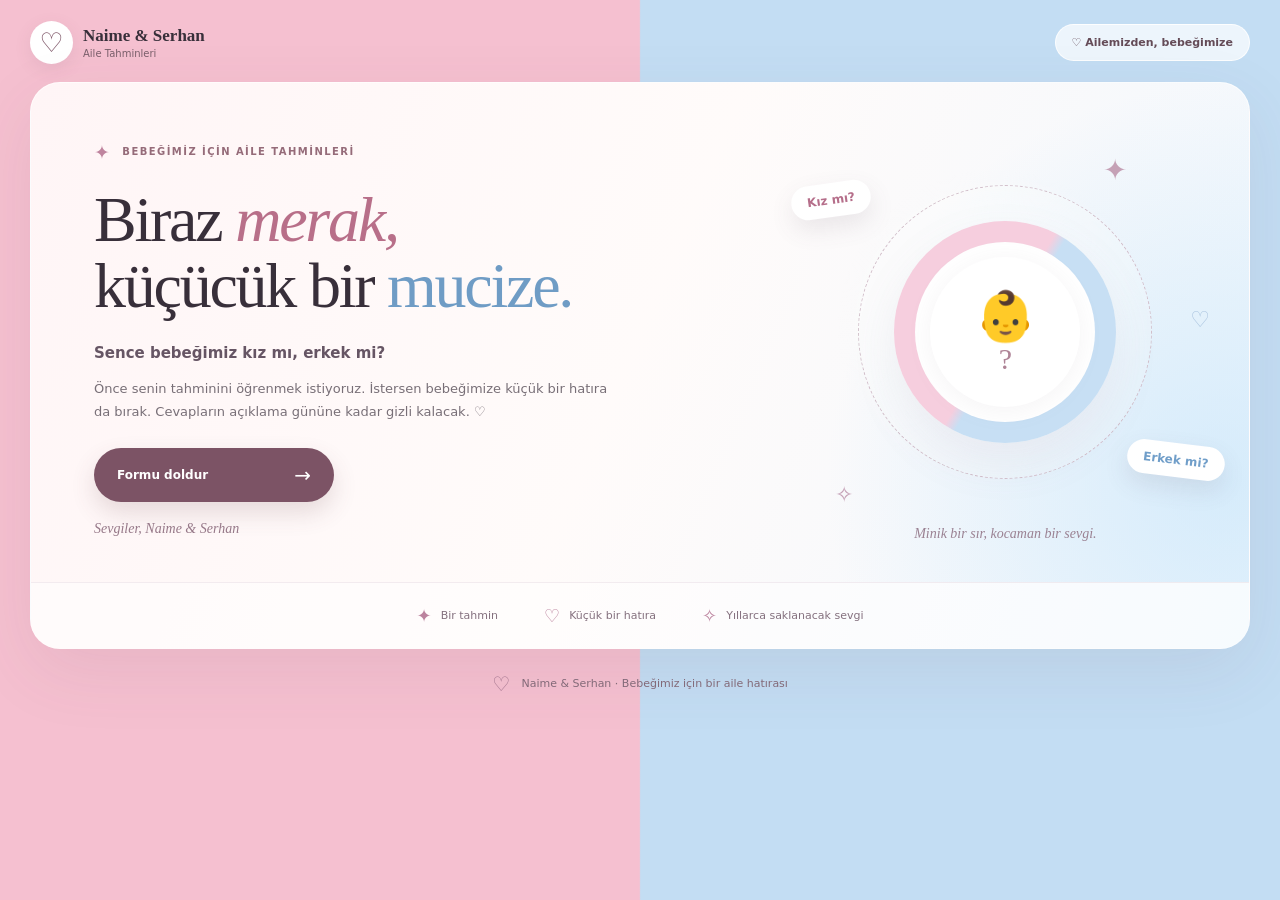
==== index.html @ a48d2b52 "Bring the live-results keepsake theme to the family form" ====
<!doctype html>
<html lang="tr">
<head>
  <meta charset="utf-8">
  <meta name="viewport" content="width=device-width, initial-scale=1">
  <meta name="robots" content="noindex,nofollow,noarchive">
  <meta name="theme-color" content="#f5c0d0">
  <title>👶 Bebeğimiz İçin Aile Tahminleri</title>
  <meta name="description" content="Bebeğimiz için aile tahminleri ve küçük hatıralar.">
  <link rel="stylesheet" href="./style.css?v=familytheme2">
</head>
<body class="family-page">
  <div class="page">
    <header class="topbar">
      <a class="brand" href="./">
        <span class="brand-icon">♡</span>
        <span>
          <strong>Naime &amp; Serhan</strong>
          <small>Aile Tahminleri</small>
        </span>
      </a>
      <span class="private-note">♡ Ailemizden, bebeğimize</span>
    </header>

    <main class="shell" id="app">
      <section class="screen active" data-step="intro">
        <div class="hero">
          <div class="hero-copy">
            <p class="eyebrow"><span class="eyebrow-icon" aria-hidden="true">✦</span> BEBEĞİMİZ İÇİN AİLE TAHMİNLERİ</p>
            <h1>Biraz <em>merak,</em><br>küçücük bir <span>mucize.</span></h1>
            <div class="intro-copy">
              <p class="intro-question">Sence bebeğimiz kız mı, erkek mi?</p>
              <p>Önce senin tahminini öğrenmek istiyoruz. İstersen bebeğimize küçük bir hatıra da bırak. Cevapların açıklama gününe kadar gizli kalacak. ♡</p>
            </div>
            <button class="primary large" type="button" data-action="start">Formu doldur <span aria-hidden="true">→</span></button>
            <p class="signature">Sevgiler, Naime &amp; Serhan</p>
          </div>
          <div class="hero-visual" aria-hidden="true">
            <span class="decor decor-one">✦</span><span class="decor decor-two">✧</span><span class="decor decor-three">♡</span>
            <div class="hero-orbit orbit-outer"><div class="hero-orbit orbit-inner"><div class="hero-center"><span>👶</span><strong>?</strong></div></div></div>
            <span class="hero-chip pink-chip">Kız mı?</span><span class="hero-chip blue-chip">Erkek mi?</span>
            <span class="visual-caption">Minik bir sır, kocaman bir sevgi.</span>
          </div>
        </div>
        <div class="keepsake-strip" aria-label="Aile hatıramız"><span><b aria-hidden="true">✦</b> Bir tahmin</span><span><b aria-hidden="true">♡</b> Küçük bir hatıra</span><span><b aria-hidden="true">✧</b> Yıllarca saklanacak sevgi</span></div>
      </section>

      <section class="screen" data-step="form">
        <div class="form-head">
          <button class="back" type="button" data-action="back">← Geri</button>
          <div>
            <p class="eyebrow">✦ BEBEĞİMİZ İÇİN AİLE TAHMİNLERİ</p>
            <h2>Tahminini ve <em>küçük hatıranı</em> bırak.</h2>
            <p class="required-info"><span>*</span> Zorunlu alan</p>
          </div>
        </div>

        <form id="family-form" class="form-stack">
          <section class="form-section identity-section">
            <div class="section-heading"><div class="section-kicker">✦ Ailemizin bir parçası</div><h3>Önce seni tanıyalım.</h3></div>

            <label class="question required">
              <span class="number">1</span>
              <div class="question-body">
                <span class="label">Adın ve soyadın nedir? <b class="req">*</b></span>
                <input name="name" type="text" maxlength="80" placeholder="Adın ve soyadın" required>
              </div>
            </label>

            <label class="question required">
              <span class="number">2</span>
              <div class="question-body">
                <span class="label">Bebeğimizin nesi oluyorsun? <b class="req">*</b></span>
                <input name="relation" type="text" maxlength="80" placeholder="Örn. Teyzesi, dedesi, kuzeni..." required>
              </div>
            </label>
          </section>

          <section class="form-section">
            <div class="section-heading"><div class="section-kicker">✧ İçinden geçen ne?</div><h3>Şimdi tahmin zamanı.</h3></div>

            <fieldset class="question required">
              <span class="number">3</span>
              <div class="question-body">
                <legend>Sence bebeğimiz kız mı erkek mi? <b class="req">*</b></legend>
                <p class="helper">Yalnızca bir şıkkı işaretleyin.</p>

                <div class="choice-grid two">
                  <label class="choice">
                    <input type="radio" name="gender" value="👧 Kız" required>
                    <span>👧 Kız</span>
                  </label>
                  <label class="choice">
                    <input type="radio" name="gender" value="👦 Erkek">
                    <span>👦 Erkek</span>
                  </label>
                </div>
              </div>
            </fieldset>

            <fieldset class="question required" id="first-guess-question" hidden>
              <legend class="visually-hidden">İlk tahminin</legend>
              <span class="number" aria-hidden="true">4</span>
              <div class="question-body">
                <span class="label" id="first-guess-title">İlk öğrendiğinde içinden geçen tahmin neydi? <b class="req">*</b></span>
                <p class="helper" id="first-guess-help">Seçtiğin cevaba göre seçenekler burada görünecek.</p>
                <div class="choice-list" id="first-guess-options"></div>
              </div>
            </fieldset>
          </section>

          <section class="form-section optional-section">
            <div class="section-heading"><div class="section-kicker">
              ♡ Bebeğimize bir hatıra
              <span class="optional-badge">Zorunlu değil</span>
            </div><h3>Bir gün dönüp bakacağımız…</h3><p class="section-description">Bir fotoğraf, sesin ya da birkaç güzel söz. Hangisi içinden gelirse.</p></div>

            <div class="question optional">
              <span class="number">5</span>
              <div class="question-body">
                <span class="label">Bebeğimize bir fotoğraf bırakmak ister misin?</span>
                <p class="helper strong-helper">Fotoğraf yükleyebilir veya kameranı açıp şimdi çekebilirsin. ❤️</p>
                <div class="upload-options">
                  <label for="photo-upload" class="upload-action">📁 Fotoğraf yükle</label>
                  <button type="button" class="upload-action upload-action-camera" id="open-photo-camera">📷 Fotoğraf çek</button>
                </div>
                <input class="visually-hidden" id="photo-upload" name="photo" type="file" accept="image/*">
                <input id="native-photo-input" name="nativePhoto" type="file" accept="image/*" capture="environment" hidden>
                <div class="chosen-preview" id="photo-result" hidden>
                  <img class="photo-preview" id="photo-preview" alt="Seçtiğin fotoğrafın önizlemesi">
                  <div class="chosen-file-info">
                    <strong id="photo-file-name"></strong>
                    <button type="button" class="remove-file" id="remove-photo">Fotoğrafı kaldır</button>
                  </div>
                </div>
                <small class="tech-note">İsteğe bağlı · En fazla 8 MB · Fotoğraf özel arşive kaydedilir.</small>
              </div>
            </div>

            <div class="question optional">
              <span class="number">6</span>
              <div class="question-body">
                <span class="label">Bebeğimize kısa bir video veya sesli mesaj bırakmak ister misin?</span>
                <p class="helper strong-helper">Video ya da ses dosyası yükle veya kameranı açıp kısa bir video kaydet.</p>
                <div class="upload-options">
                  <label for="media-upload" class="upload-action">📁 Video / ses yükle</label>
                  <button type="button" class="upload-action upload-action-camera" id="open-video-camera">🎬 Video kaydet</button>
                </div>
                <input class="visually-hidden" id="media-upload" name="media" type="file" accept="audio/*,video/*">
                <input id="native-video-input" name="nativeVideo" type="file" accept="video/*" capture="user" hidden>
                <div class="chosen-preview" id="media-result" hidden>
                  <video id="media-preview" class="media-preview" controls playsinline preload="metadata" hidden></video>
                  <audio id="audio-preview" controls preload="metadata" hidden></audio>
                  <div class="chosen-file-info">
                    <strong id="media-file-name"></strong>
                    <button type="button" class="remove-file" id="remove-media">Video / sesi kaldır</button>
                  </div>
                </div>
                <small class="tech-note">İsteğe bağlı · En fazla 20 MB · Kameradan kayıt en fazla 30 saniye.</small>
              </div>
            </div>

            <section class="camera-studio" id="camera-studio" hidden aria-label="Kamera ile kayıt">
              <div class="camera-studio-head">
                <div>
                  <span class="section-kicker">📸 KAMERA</span>
                  <h3 id="camera-title">Fotoğraf çek</h3>
                </div>
                <button type="button" class="camera-close" id="close-camera" aria-label="Kamerayı kapat">✕</button>
              </div>
              <div class="camera-view">
                <video id="camera-live" autoplay muted playsinline aria-label="Canlı kamera görüntüsü"></video>
                <span class="record-indicator" id="record-indicator" hidden>● KAYITTA <span id="record-clock">00:00</span></span>
              </div>
              <div class="camera-actions">
                <button type="button" class="camera-primary" id="capture-photo-btn" hidden>📸 Fotoğrafı çek</button>
                <button type="button" class="camera-primary" id="start-video-btn" hidden>🔴 Kaydı başlat</button>
                <button type="button" class="camera-primary recording-button" id="stop-video-btn" hidden>■ Kaydı bitir</button>
                <button type="button" class="camera-secondary" id="switch-camera-btn">↻ Kamerayı çevir</button>
                <button type="button" class="camera-secondary" id="native-camera-option">📱 Telefon kamerasını kullan</button>
              </div>
              <p class="camera-message" id="camera-message" role="status" aria-live="polite"></p>
            </section>

            <label class="question optional text-note-option">
              <span class="number">✎</span>
              <div class="question-body">
                <span class="label">Kısa bir yazı bırakmak ister misin?</span>
                <p class="helper strong-helper">
                  Fotoğraf, video veya sesli mesaj bırakmak istemiyorsan buraya birkaç cümle yazabilirsin.
                  Bugünkü hissini, tahminini ya da bebeğimize söylemek istediğin küçük bir şeyi bırakabilirsin. ❤️
                </p>
                <textarea class="note-input" name="shortNote" rows="6" maxlength="800" placeholder="Kısa yazını buraya yaz..."></textarea>
                <small class="tech-note">İsteğe bağlı.</small>
              </div>
            </label>
          </section>

          <div class="submit-box">
            <p><strong>Gönderdikten sonra cevaplarını değiştiremeyeceksin.</strong> Zorunlu alanları kontrol edip gönder.</p>
            <button id="submit-button" class="primary" type="submit">Tahminimi kaydet ♡</button>
            <p id="submit-status" class="form-status" role="status" aria-live="polite"></p>
          </div>
        </form>
      </section>

      <section class="screen" data-step="success">
        <div class="success-wrap">
          <div class="success-icon" aria-hidden="true">♡</div>
          <p class="eyebrow">✦ SEVGİYLE SAKLANDI</p>
          <h2>Tahminin, <em>hatıramızın</em> bir parçası.</h2>

          <div class="success-copy">
            <p><strong>Cevabını değiştirmek yok!</strong></p>
            <p>Yakında bebeğimizin kız mı erkek mi olduğunu açıklayacağız.</p>
            <p>Ama bu formdaki en önemli şey doğru tahmin edip etmediğin değil.</p>
            <p>Yıllar sonra bebeğimiz bu cevapları okuduğunda, daha dünyaya gelmeden önce ailesinin onu ne kadar merak ettiğini ve sevdiğini görecek.</p>
          </div>

          <div class="saved-card">
            <span id="success-name"></span>
            <strong id="success-gender"></strong>
            <time id="success-date"></time>
          </div>

          <p class="signature strong-signature">Sevgiler,<br>Naime &amp; Serhan ❤️</p>

          <button class="secondary" type="button" data-action="restart">Başa dön</button>
        </div>
      </section>
    </main>

    <footer><span aria-hidden="true">♡</span> Naime &amp; Serhan · Bebeğimiz için bir aile hatırası</footer>
  </div>

  <iframe id="api-frame" name="api-frame" hidden></iframe>
  <script src="./config.js?v=cloudflare1"></script>
  <script src="./api.js?v=cloudflare1"></script>
  <script src="./app.js?v=cloudflare1"></script>
</body>
</html>
---- style.css ----
:root{
  --bg:#fbf7f3;--paper:#fffdfa;--text:#30292a;--muted:#756c69;--line:#eadfd8;
  --accent:#7c555c;--accent-dark:#634147;--pink:#f7e5e9;--blue:#e6eef8;--soft:#f7f1eb;
  --red:#d94a42;--shadow:0 26px 75px rgba(70,48,45,.11)
}
*{box-sizing:border-box}
html{background:#f4b7c5}
body{
  margin:0;min-height:100vh;color:var(--text);
  font-family:Inter,ui-sans-serif,system-ui,-apple-system,BlinkMacSystemFont,"Segoe UI",sans-serif;
  background:
    linear-gradient(90deg,
      #f3b5c4 0%,
      #f3b5c4 49.8%,
      #aecbea 50.2%,
      #aecbea 100%
    );
  background-attachment:fixed
}
button,input,textarea,select{font:inherit}
.page{width:min(100% - 26px,900px);margin:auto;padding:18px 0 28px}
.topbar{display:flex;justify-content:space-between;align-items:center;gap:14px;margin-bottom:15px}
.brand{display:flex;align-items:center;gap:10px;color:var(--text);text-decoration:none}
.brand-icon{display:grid;place-items:center;width:36px;height:36px;border:1px solid var(--line);border-radius:50%;background:#fff;color:var(--accent);font-size:21px}
.brand strong,.brand small{display:block}.brand strong{font-family:Georgia,"Times New Roman",serif;font-size:15px}.brand small{margin-top:2px;color:var(--muted);font-size:10px}
.private-note{padding:7px 11px;border:1px solid var(--line);border-radius:999px;background:rgba(255,255,255,.7);color:var(--muted);font-size:10px;font-weight:800}

.shell{min-height:680px;border:1px solid rgba(255,255,255,.62);border-radius:30px;background:rgba(255,253,250,.88);box-shadow:var(--shadow);overflow:hidden;backdrop-filter:blur(14px)}
.screen{display:none;min-height:680px;padding:clamp(28px,6vw,58px);animation:fade .22s ease both}.screen.active{display:block}
@keyframes fade{from{opacity:0;transform:translateY(6px)}to{opacity:1;transform:none}}

.hero{width:min(100%,680px);margin:auto;text-align:center}
.hero-mark{display:flex;justify-content:center;align-items:center;gap:11px;margin-bottom:22px}
.hero-mark span,.hero-mark b{display:grid;place-items:center;border-radius:50%}
.hero-mark span{width:47px;height:47px;font-weight:900}.hero-mark .pink{background:var(--pink);color:#ad6674}.hero-mark .blue{background:var(--blue);color:#617da4}
.hero-mark b{width:82px;height:82px;background:#fff;box-shadow:0 13px 34px rgba(75,52,48,.1);color:var(--accent);font-size:38px;font-weight:400}

.eyebrow{margin:0 0 10px;color:var(--accent);font-size:10px;font-weight:900;letter-spacing:.11em}
h1,h2{margin:0;font-family:Georgia,"Times New Roman",serif;font-weight:500;letter-spacing:-.035em;line-height:1.05}
h1{font-size:clamp(42px,7vw,66px)}h2{font-size:clamp(34px,6vw,49px)}
.intro-copy{margin:22px auto 28px;color:var(--muted);font-size:14px;line-height:1.68;text-align:left}.intro-copy p{margin:0 0 13px}
.signature{margin:18px 0 0;color:var(--muted);font-family:Georgia,"Times New Roman",serif;font-size:13px;font-style:italic}
.strong-signature{font-style:normal;font-weight:700;line-height:1.5}

.primary,.secondary{
  display:inline-flex;align-items:center;justify-content:center;gap:8px;min-height:54px;border:0;border-radius:999px;padding:14px 23px;
  cursor:pointer;font-weight:850;transition:.16s
}
.primary{width:100%;color:#fff;background:var(--accent);box-shadow:0 11px 24px rgba(99,65,71,.16)}.primary:hover{background:var(--accent-dark);transform:translateY(-1px)}
.secondary{color:var(--text);background:#fff;border:1px solid var(--line)}
.large{width:min(100%,330px)}
.back{border:0;background:none;padding:0;margin-bottom:26px;color:var(--muted);font-size:12px;font-weight:800;cursor:pointer}

.form-head{display:grid;grid-template-columns:80px 1fr;gap:8px;align-items:start;margin-bottom:26px}.form-head .back{margin:8px 0 0}.form-head>div{min-width:0}
.required-info{margin:12px 0 0;color:var(--muted);font-size:11px}.required-info span,.req{color:var(--red)}
.form-stack{display:grid;gap:22px}
.form-section{display:grid;gap:13px}.section-kicker{display:flex;align-items:center;justify-content:space-between;gap:10px;color:var(--accent);font-size:11px;font-weight:900;letter-spacing:.08em;text-transform:uppercase}
.optional-badge{padding:6px 9px;border-radius:999px;background:#f1ece6;color:var(--muted);font-size:9px;letter-spacing:0;text-transform:none}

.question{display:grid;grid-template-columns:34px minmax(0,1fr);gap:12px;padding:18px;border:1px solid rgba(234,223,216,.95);border-radius:18px;background:rgba(255,255,255,.90)}
.question.optional{border-style:dashed;background:rgba(255,255,255,.82)}
.number{display:grid;place-items:center;width:30px;height:30px;border-radius:50%;background:var(--soft);color:var(--accent);font-size:10px;font-weight:900}
.question-body{min-width:0}.label,.question legend{font-size:13px;font-weight:850;line-height:1.45}.question legend{padding:0}
.helper{margin:7px 0 0;color:var(--muted);font-size:10px;line-height:1.55}.strong-helper{font-size:11px}
.question input[type=text],.note-input{width:100%;margin-top:10px;border:1px solid #dfd4cd;border-radius:13px;background:#fff;color:var(--text);padding:13px 14px;outline:0}
.note-input{resize:vertical;min-height:120px;line-height:1.55}
.question input[type=text]:focus,.note-input:focus{border-color:rgba(124,85,92,.6);box-shadow:0 0 0 4px rgba(124,85,92,.07)}

fieldset.question{margin:0;min-width:0}
.choice-grid{display:grid;gap:8px;margin-top:11px}.choice-grid.two{grid-template-columns:repeat(2,1fr)}
.choice-list{display:grid;gap:8px;margin-top:11px}
.choice{cursor:pointer}.choice input{position:absolute;opacity:0;pointer-events:none}
.choice span{display:flex;min-height:44px;align-items:center;padding:10px 12px;border:1px solid var(--line);border-radius:12px;background:#fff;font-size:11px}
.choice-grid .choice span{justify-content:center;text-align:center}
.choice input:checked+span{border-color:var(--accent);background:#f8eff0;color:var(--accent-dark);font-weight:850;box-shadow:0 0 0 2px rgba(124,85,92,.08)}

.file-input{display:block;width:100%;margin-top:12px;padding:10px;border:1px dashed #ccbdb5;border-radius:12px;background:#fff}
.tech-note{display:block;margin-top:8px;color:#9a8580;font-size:9px;line-height:1.45}
.submit-box{padding:18px;border:1px solid var(--line);border-radius:18px;background:#f8f2ed;text-align:center}.submit-box p{margin:0 0 12px;color:var(--muted);font-size:11px}

.success-wrap{width:min(100%,650px);margin:auto;text-align:center}.success-icon{display:grid;place-items:center;width:88px;height:88px;margin:0 auto 22px;border-radius:50%;background:#f0e6de;color:var(--accent);font-size:41px}
.success-copy{margin:20px auto 22px;color:var(--muted);font-size:14px;line-height:1.65;text-align:left}.success-copy p{margin:0 0 11px}
.saved-card{display:grid;gap:5px;width:min(100%,410px);margin:0 auto 22px;padding:17px;border:1px dashed #ccbdb5;border-radius:17px;background:#fffaf5}.saved-card span{font-size:13px;font-weight:800}.saved-card strong{font-family:Georgia,"Times New Roman",serif;font-size:27px;font-weight:500}.saved-card time{color:var(--muted);font-size:10px}
footer{padding:14px 3px 0;color:var(--muted);text-align:center;font-size:10px}

@media(max-width:650px){
  .page{width:min(100% - 14px,900px);padding-top:9px}.private-note{display:none}.shell{border-radius:22px}.screen{min-height:calc(100vh - 86px);padding:26px 16px 30px}
  .form-head{grid-template-columns:1fr}.form-head .back{margin:0 0 5px}.choice-grid.two{grid-template-columns:1fr}.question{grid-template-columns:30px 1fr;padding:15px}.hero-mark b{width:72px;height:72px}
}
@media(prefers-reduced-motion:reduce){*{animation-duration:.001ms!important;transition-duration:.001ms!important;scroll-behavior:auto!important}}
@media(max-width:650px){
  body{
    background:
      linear-gradient(90deg,
        #f3b5c4 0%,
        #f3b5c4 49.8%,
        #aecbea 50.2%,
        #aecbea 100%
      );
    background-attachment:fixed;
  }
}

.text-note-option{
  border-style:solid!important;
  border-color:rgba(124,85,92,.34)!important;
  background:linear-gradient(135deg,rgba(247,229,233,.94),rgba(230,238,248,.94))!important;
}
.text-note-option .label{
  font-size:14px;
  color:var(--accent-dark);
}

.family-access{display:grid;gap:7px;width:min(100%,330px);margin:0 auto 12px;text-align:left}
.family-access label{font-size:11px;font-weight:900;color:var(--accent-dark)}
.family-access input{width:100%;min-height:48px;border:1px solid rgba(124,85,92,.34);border-radius:14px;background:rgba(255,255,255,.94);padding:12px 14px;outline:none}
.family-access input:focus{border-color:var(--accent);box-shadow:0 0 0 4px rgba(124,85,92,.08)}
.form-status{min-height:18px;margin:7px 0 0;color:#954848;font-size:10px;line-height:1.45;text-align:center}
.submit-box strong{color:var(--accent-dark)}
.primary[disabled]{opacity:.55;cursor:not-allowed;transform:none!important}


/* Şarta bağlı ilk tahmin ve fotoğraf/video kayıt arayüzü */
[hidden]{display:none!important}
.first-guess-question{border-color:rgba(124,85,92,.36)!important;background:linear-gradient(105deg,#fff9fa,#f5f9fe)!important}
.first-guess-question .choice-list{margin-top:12px}
.upload-options{display:grid;grid-template-columns:repeat(2,minmax(0,1fr));gap:10px;margin-top:15px}
.upload-action{
  display:flex;justify-content:center;align-items:center;text-align:center;gap:7px;
  min-height:49px;padding:11px 15px;border:1px solid #dfcfd0;border-radius:13px;
  background:#fff;color:var(--text);font-size:12px;font-weight:780;
  cursor:pointer;transition:background .16s,border-color .16s,transform .16s
}
.upload-action:hover{border-color:#ae8794;background:#fff7f9;transform:translateY(-1px)}
.upload-action:focus-visible,.camera-secondary:focus-visible,.camera-primary:focus-visible,.remove-file:focus-visible{
  outline:3px solid #b98ba6;outline-offset:2px
}
.upload-action-camera{background:linear-gradient(110deg,#faeaf0,#edf5fc);color:var(--accent-dark);border-color:#dcc7d1}
.visually-hidden{
  position:absolute!important;width:1px!important;height:1px!important;padding:0!important;
  margin:-1px!important;overflow:hidden!important;clip:rect(0,0,0,0)!important;
  white-space:nowrap!important;border:0!important
}
.chosen-preview{
  display:flex;flex-wrap:wrap;align-items:center;gap:14px;margin-top:14px;
  padding:12px;border-radius:15px;border:1px solid #e9dedc;background:#fffaf9
}
.photo-preview{display:block;object-fit:cover;max-width:175px;max-height:150px;border-radius:11px}
.media-preview{display:block;max-width:min(100%,360px);max-height:240px;border-radius:11px;background:#312d34}
#audio-preview{max-width:100%;width:min(100%,350px)}
.chosen-file-info{display:flex;flex:1 1 200px;justify-content:space-between;align-items:center;gap:11px;flex-wrap:wrap;min-width:0}
.chosen-file-info strong{font-size:11px;font-weight:800;overflow-wrap:anywhere}
.remove-file{
  padding:8px 11px;background:#fff;border:1px solid #e5d6dd;color:#8e5c6e;
  border-radius:999px;font-size:10px;font-weight:800;cursor:pointer
}
.remove-file:hover{background:#fff0f3}
.camera-studio{
  padding:18px;border:1px solid #dfc7d3;border-radius:19px;
  background:linear-gradient(122deg,#fff4f8,#f2f8ff);
  box-shadow:0 12px 28px rgba(105,73,93,.07)
}
.camera-studio-head{display:flex;align-items:start;justify-content:space-between;gap:12px;margin-bottom:13px}
.camera-studio-head h3{font-family:Georgia,"Times New Roman",serif;font-size:26px;font-weight:500;margin:7px 0 0}
.camera-close{
  flex:0 0 auto;width:34px;height:34px;border-radius:50%;background:#fff;
  border:1px solid #e3cfd8;color:#795260;cursor:pointer
}
.camera-view{
  width:100%;max-height:425px;min-height:175px;position:relative;
  background:#201f24;border-radius:16px;overflow:hidden;
  display:grid;place-items:center
}
.camera-view video{width:100%;max-height:425px;object-fit:contain;display:block;aspect-ratio:16/10}
.record-indicator{
  position:absolute;top:12px;left:12px;z-index:2;
  padding:8px 12px;border-radius:999px;
  color:#fff;background:rgba(165,24,40,.93);font-size:11px;font-weight:900;
  box-shadow:0 3px 12px rgba(25,0,0,.2)
}
.camera-actions{display:flex;flex-wrap:wrap;gap:9px;align-items:center;margin-top:14px}
.camera-primary,.camera-secondary{
  min-height:45px;border-radius:999px;border:1px solid #d8c9cf;
  cursor:pointer;padding:11px 16px;font-size:11px;font-weight:850
}
.camera-primary{background:#80565e;color:#fff;border-color:#80565e}
.camera-primary:hover{background:#65454f}
.camera-primary[disabled]{opacity:.6;cursor:wait}
.recording-button{background:#bd4155;border-color:#bd4155}
.recording-button:hover{background:#933047}
.camera-secondary{background:rgba(255,255,255,.95);color:#79515e}
.camera-secondary:hover{background:#fff4f7}
.camera-message{font-size:11px;line-height:1.6;color:#795763;margin:12px 0 0;min-height:14px}
@media(max-width:650px){
  .upload-options{grid-template-columns:1fr}
  .camera-studio{padding:13px}
  .camera-studio-head h3{font-size:22px}
  .camera-actions{display:grid;grid-template-columns:repeat(2,minmax(0,1fr))}
  .camera-actions button{padding:10px 9px}
  .camera-actions .camera-primary{grid-column:1/-1}
  .chosen-preview{align-items:flex-start}
}

/* Short verified-save workflow */
.submit-box #submit-status {
  display:block;
  min-height:24px;
  margin:11px auto 0;
  max-width:670px;
  color:#845b65;
  font-size:12px;
  font-weight:600;
  line-height:1.55;
}
.primary.is-saving {
  cursor:progress;
  background:#895e6d;
  opacity:1;
}
.primary.is-saving::before {
  content:"";
  width:15px;height:15px;
  display:inline-block;
  border:2px solid rgba(255,255,255,.38);
  border-top-color:#fff;
  border-radius:50%;
  animation:baby-saving-spin .7s linear infinite;
}
@keyframes baby-saving-spin{to{transform:rotate(360deg)}}
@media(prefers-reduced-motion:reduce){.primary.is-saving::before{animation:none}}

/* Family form: the same keepsake palette and ornamentation as live results. */
.family-page{
  --text:#382f3a;--muted:#786f77;--line:#eadfe4;--accent:#7c5365;--accent-dark:#60424d;
  --pink:#fce9f0;--blue:#eaf4fc;--soft:#faf0f5;
  background:linear-gradient(90deg,#f5c0d0 0%,#f5c0d0 49.95%,#c3ddf3 50.05%,#c3ddf3 100%);
  background-attachment:fixed;
}
.family-page .page{width:min(1220px,calc(100% - 38px));padding:21px 0 22px}
.family-page .topbar{margin-bottom:18px;gap:18px}
.family-page .brand-icon{width:43px;height:43px;font-size:27px;border:0;box-shadow:0 5px 17px #7d56691c}
.family-page .brand strong{font-size:17px}.family-page .brand small{color:#795e6a}
.family-page .private-note{border-color:#ffffffd9;padding:11px 16px;color:#644b57;font-size:11px}
.family-page .shell{min-height:0;border-radius:30px;background:linear-gradient(113deg,#fff5f6,#fffbfa 49%,#f0f7fd);box-shadow:0 22px 70px #60455b17}
.family-page .screen{min-height:0;padding:46px 52px 52px}
.family-page .screen[data-step=intro]{padding:0}
.family-page .hero{position:relative;width:100%;display:grid;grid-template-columns:1.2fr .8fr;text-align:left;min-height:490px}
.family-page .hero-copy{align-self:center;padding:55px 0 45px 63px;z-index:1}
.family-page .eyebrow{font-size:10px;letter-spacing:.145em;color:#956b79;line-height:1.5}
.family-page .eyebrow-icon{font-size:19px;vertical-align:middle;margin-right:6px;color:#bf849e}
.family-page h1{font-size:clamp(44px,5vw,72px);line-height:1.035;margin:20px 0}
.family-page h1 em,.family-page h2 em{color:#b86f89;font-style:italic}
.family-page h1 span{color:#6f9cc5}
.family-page .intro-copy{margin:21px 0 24px;max-width:515px;font-size:13px;line-height:1.8}
.family-page .intro-copy .intro-question{font-size:15px;font-weight:700;color:#665564;margin-bottom:10px}
.family-page .large{width:240px;min-height:51px;font-size:12px;justify-content:space-between;padding:15px 23px}
.family-page .large span{font-size:20px;font-weight:400}
.family-page .signature{color:#967888;font-size:14px;margin-top:19px}
.family-page .hero-visual{position:relative;display:flex;align-items:center;justify-content:center;overflow:hidden;min-height:410px;background:radial-gradient(circle at 48% 49%,#faffffeb,transparent 44%),radial-gradient(circle at 95% 80%,#c7e5faa8,transparent 65%)}
.family-page .hero-orbit{border-radius:50%;display:grid;place-items:center}
.family-page .orbit-outer{width:294px;height:294px;border:1px dashed #d2bfca;background:#ffffff33}
.family-page .orbit-inner{width:222px;height:222px;border:21px solid transparent;background:linear-gradient(white,white) padding-box,linear-gradient(120deg,#f6cede 0 48%,#c7dff4 52% 100%) border-box;box-shadow:0 20px 45px #937a8f1a}
.family-page .hero-center{width:150px;height:150px;display:flex;flex-direction:column;align-items:center;justify-content:center;border-radius:50%;background:#fff;box-shadow:0 4px 25px #8e848c17}
.family-page .hero-center span{font-size:49px;line-height:1.1}.family-page .hero-center strong{font:400 30px/1 Georgia,serif;color:#ae8396}
.family-page .hero-chip{position:absolute;padding:10px 16px;background:#fff;border-radius:99px;font-size:12px;font-weight:800;box-shadow:0 10px 25px #6651621f}
.family-page .pink-chip{top:20%;left:6%;color:#b56e8a;transform:rotate(-8deg)}
.family-page .blue-chip{bottom:21%;right:5%;color:#709ec9;transform:rotate(7deg)}
.family-page .decor{position:absolute;font-size:22px;color:#c5a1b6;pointer-events:none}
.family-page .decor-one{top:14%;right:25%;font-size:29px}.family-page .decor-two{bottom:15%;left:15%}.family-page .decor-three{top:45%;right:8%;color:#a9c3de}
.family-page .visual-caption{position:absolute;bottom:8%;font:italic 14px Georgia,serif;color:#9a8192}
.family-page .keepsake-strip{display:flex;justify-content:center;gap:46px;flex-wrap:wrap;padding:22px 26px;border-top:1px solid #e8dce480;background:#ffffff66;color:#84707e;font-size:11px}
.family-page .keepsake-strip span{display:flex;align-items:center;gap:9px}.family-page .keepsake-strip b{color:#bb839e;font-size:18px;font-weight:400}
.family-page .form-head{position:relative;grid-template-columns:90px minmax(0,1fr);gap:18px;margin:0 auto 34px;max-width:950px}
.family-page .form-head:after{content:'✦';position:absolute;right:4px;top:18px;color:#c4a1b5;font-size:36px;pointer-events:none}
.family-page .form-head>div{padding-right:45px}
.family-page .form-head h2{font-size:clamp(35px,4vw,49px);line-height:1.13;max-width:670px}
.family-page .back{padding:10px 14px;border:1px solid #e8dce4;border-radius:99px;background:#ffffffa6;white-space:nowrap;font-size:11px}
.family-page .form-head .back{margin:4px 0;justify-self:start}
.family-page .required-info{font-size:11px;margin-top:14px}
.family-page .form-stack{max-width:950px;margin:0 auto;gap:22px}
.family-page .form-section{position:relative;padding:27px;gap:16px;background:#fffcfc;border:1px solid #f0e3e7;border-radius:23px;box-shadow:0 9px 22px #7c586606}
.family-page .form-section:before{content:'✧';position:absolute;right:22px;top:19px;font:30px Georgia,serif;color:#d1b5c3;pointer-events:none}
.family-page .section-heading{padding-right:33px;margin-bottom:4px}
.family-page .section-kicker{font-size:10px;letter-spacing:.12em;color:#a17b8d;line-height:1.5}
.family-page .section-heading h3{font:500 29px/1.15 Georgia,serif;letter-spacing:-.03em;margin:8px 0 0;color:#493a48}
.family-page .section-description{font-size:12px;line-height:1.7;color:#8b7984;margin:10px 0 0}
.family-page .identity-section{grid-template-columns:repeat(2,minmax(0,1fr));background:linear-gradient(115deg,#fff9fa,#f8fbff)}
.family-page .identity-section .section-heading{grid-column:1/-1}
.family-page .question{padding:19px 17px;border-color:#eee2e8;background:#ffffffc9;border-radius:17px;gap:10px}
.family-page .number{width:30px;height:30px;background:#f8edf2;color:#b07e96}
.family-page .label,.family-page .question legend{font-size:13px;line-height:1.6;color:#645261}
.family-page .question input[type=text],.family-page .note-input{border-color:#e8dce4;padding:13px 14px;font-size:13px;min-height:47px;border-radius:12px}
.family-page input::placeholder,.family-page textarea::placeholder{color:#ae9ba7;opacity:1}
.family-page .choice-grid.two{gap:13px}
.family-page .choice-grid.two .choice span{min-height:76px;font:500 24px Georgia,serif;background:#fff7fa;border-color:#f1d9e5;border-radius:15px;color:#b17492;transition:background .16s,border-color .16s,box-shadow .16s}
.family-page .choice-grid.two .choice:nth-child(2) span{background:#f3f8fd;border-color:#dbe9f6;color:#7199bd}
.family-page .choice-grid.two .choice input:checked+span{border-color:#c5789b;background:#fce3ee;box-shadow:0 0 0 3px #dc719d1a}
.family-page .choice-grid.two .choice:nth-child(2) input:checked+span{border-color:#7ca9d1;background:#e0effb;box-shadow:0 0 0 3px #82add81a}
.family-page .choice-list .choice span{padding:13px 15px;font-size:12px;border-color:#e8dce4;line-height:1.5}
.family-page .choice input:focus-visible+span{outline:3px solid #987a9c;outline-offset:3px}
.family-page .helper{font-size:11px;line-height:1.7}
.family-page .first-guess-question{background:linear-gradient(105deg,#fff9fa,#f5f9fe);border-color:#e5ccd9}
.family-page .optional-section{grid-template-columns:repeat(2,minmax(0,1fr));background:linear-gradient(135deg,#fffafc,#f8fbfe)}
.family-page .optional-section>.section-heading,.family-page .text-note-option,.family-page .camera-studio{grid-column:1/-1}
.family-page .optional-badge{background:#f5e9f0;color:#a17b8d;font-size:10px;padding:5px 10px;white-space:nowrap}
.family-page .question.optional{border-style:solid;background:#ffffffb3}
.family-page .optional-section>.question.optional:not(.text-note-option){grid-template-columns:1fr}
.family-page .optional-section>.question.optional:not(.text-note-option)>.number{background:#edf3fa;color:#809cbb}
.family-page .upload-options{grid-template-columns:1fr;margin-top:16px}
.family-page .upload-action{border-color:#e8dce4;min-height:46px;font-size:11px;border-radius:12px}
.family-page .upload-action-camera{background:linear-gradient(110deg,#fcecf3,#edf5fc);border-color:#e8d7e3;color:#8b6580}
.family-page .tech-note{color:#a18d99;font-size:10px;line-height:1.7}
.family-page .text-note-option{border-color:#e7d6e3!important;background:linear-gradient(115deg,#fff4f8,#f1f7fd)!important}
.family-page .text-note-option .label{color:#8b6580}
.family-page .submit-box{position:relative;overflow:hidden;padding:30px 22px;border-radius:23px;border-color:#e8dce4;background:linear-gradient(115deg,#fff2f7,#f0f7fd)}
.family-page .submit-box:before{content:'♡';position:absolute;right:-8px;top:-30px;font:160px Georgia,serif;color:#d8bdd229;pointer-events:none}
.family-page .submit-box p{font-size:11px;line-height:1.8;position:relative}
.family-page .submit-box .primary{width:min(100%,390px);min-height:53px;font-size:13px}
.family-page .success-wrap{padding:22px 0;max-width:640px}
.family-page .success-icon{position:relative;width:104px;height:104px;color:#b37896;font-size:48px;background:linear-gradient(130deg,#fce9f0,#eaf4fc);border:8px solid #fff;box-shadow:0 0 0 1px #e8d7e3,0 13px 30px #94738b14}
.family-page .success-icon:after{content:'✦';position:absolute;right:-22px;top:-9px;font-size:27px;color:#c3a0b5}
.family-page .success-wrap h2{font-size:clamp(38px,5vw,57px);line-height:1.1}
.family-page .success-copy{font-size:13px;line-height:1.85;margin:25px auto;max-width:520px}
.family-page .saved-card{border-color:#d7bccc;border-radius:19px;background:linear-gradient(110deg,#fff6fa,#f4f9fd);padding:23px;gap:9px}
.family-page .saved-card strong{color:#9f7390}
.family-page footer{padding:23px 3px 3px;font-size:11px;color:#846b7a}.family-page footer span{font-size:20px;vertical-align:middle;margin-right:8px;color:#a77790}
.family-page button:focus-visible,.family-page a:focus-visible{outline:3px solid #987a9c;outline-offset:4px}
@media(max-width:950px){
  .family-page .hero{grid-template-columns:1.2fr .8fr;min-height:450px}
  .family-page .hero-copy{padding:39px 0 35px 35px}
  .family-page h1{font-size:52px}
  .family-page .orbit-outer{width:240px;height:240px}.family-page .orbit-inner{width:190px;height:190px;border-width:18px}.family-page .hero-center{width:135px;height:135px}
  .family-page .hero-chip{padding:9px 12px;font-size:11px}.family-page .pink-chip{left:1%;top:21%}.family-page .blue-chip{right:2%;bottom:20%}
  .family-page .screen{padding:32px 26px}
}
@media(max-width:650px){
  .family-page .page{width:calc(100% - 24px);padding-top:15px}
  .family-page .topbar{margin-bottom:14px}.family-page .brand strong{font-size:15px}.family-page .brand-icon{width:38px;height:38px;font-size:24px}
  .family-page .shell{border-radius:25px}.family-page .screen{padding:27px 17px 30px;min-height:0}
  .family-page .hero{grid-template-columns:1fr;min-height:0}
  .family-page .hero-copy{padding:33px 26px 10px;text-align:center}
  .family-page h1{font-size:clamp(37px,10.5vw,55px);margin:18px 0}
  .family-page .eyebrow{font-size:9px;letter-spacing:.1em}.family-page .intro-copy{text-align:center;margin:18px auto 22px;font-size:12px;line-height:1.8}
  .family-page .intro-copy .intro-question{font-size:13px}.family-page .signature{font-size:13px;margin-top:16px}
  .family-page .hero-visual{min-height:290px}.family-page .orbit-outer{width:218px;height:218px}.family-page .orbit-inner{width:172px;height:172px;border-width:17px}.family-page .hero-center{width:123px;height:123px}.family-page .hero-center span{font-size:43px}
  .family-page .pink-chip{top:16%;left:8%}.family-page .blue-chip{bottom:22%;right:6%}.family-page .decor-one{top:10%;right:18%;font-size:25px}.family-page .decor-two{bottom:15%;left:13%}.family-page .decor-three{right:10%}
  .family-page .visual-caption{bottom:6%;font-size:12px}
  .family-page .keepsake-strip{gap:11px 20px;padding:17px 18px;font-size:10px}.family-page .keepsake-strip span:last-child{width:100%;justify-content:center}
  .family-page .form-head{grid-template-columns:1fr;gap:17px;margin-bottom:24px}.family-page .form-head>div{padding-right:0}.family-page .form-head h2{font-size:36px}.family-page .form-head:after{font-size:27px;top:3px;right:8px}.family-page .form-head .back{margin:0}
  .family-page .form-section{padding:20px 15px;border-radius:20px;gap:12px}
  .family-page .identity-section,.family-page .optional-section{grid-template-columns:1fr}
  .family-page .section-heading h3{font-size:26px}.family-page .section-description{font-size:11px}.family-page .section-heading{padding-right:16px}.family-page .section-kicker{font-size:9px;letter-spacing:.09em}
  .family-page .form-section:before{right:16px;top:15px;font-size:25px}.family-page .optional-section:before{display:none}
  .family-page .question{padding:16px 12px;grid-template-columns:26px minmax(0,1fr);gap:8px}.family-page .number{width:25px;height:25px;font-size:9px}
  .family-page .label,.family-page .question legend{font-size:12px}.family-page .question input[type=text],.family-page .note-input{font-size:16px;padding:12px}
  .family-page .choice-grid.two{grid-template-columns:repeat(2,minmax(0,1fr));gap:9px}.family-page .choice-grid.two .choice span{min-height:65px;font-size:21px;padding:10px 8px}
  .family-page .optional-badge{padding:5px 8px;font-size:9px}.family-page .submit-box{padding:23px 17px}
  .family-page .success-wrap{padding:10px 0}.family-page .success-copy{font-size:12px}.family-page footer{font-size:10px;padding-top:18px}
}
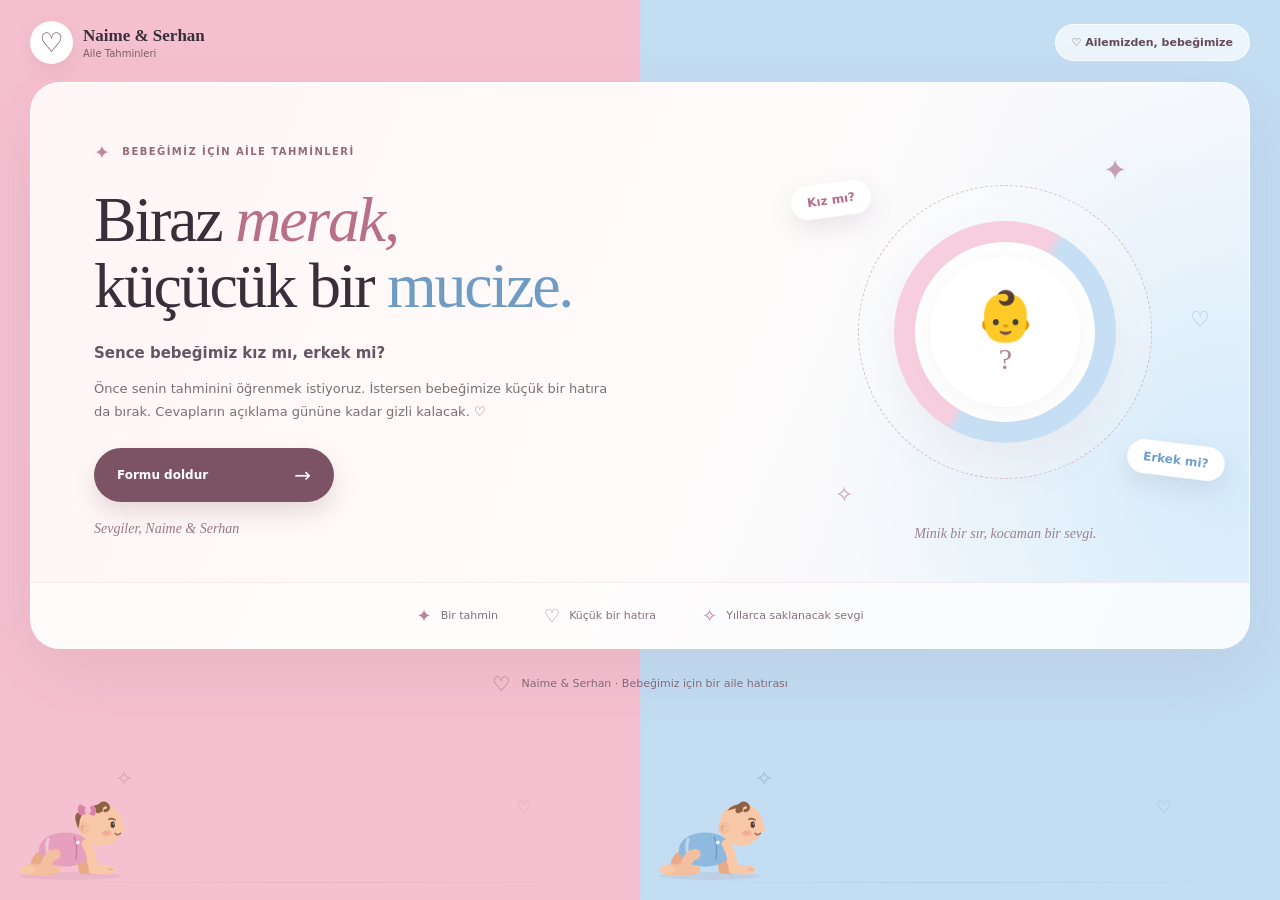
==== commit 3ae0dcb7: "Add two crawling babies within their pink and blue background halves" ====
--- a/index.html
+++ b/index.html
@@ -8,6 +8,8 @@
   <title>👶 Bebeğimiz İçin Aile Tahminleri</title>
   <meta name="description" content="Bebeğimiz için aile tahminleri ve küçük hatıralar.">
   <link rel="stylesheet" href="./style.css?v=familytheme2">
+  <link rel="stylesheet" href="./bebekler.css?v=crawl1">
+  <script src="./bebekler.js?v=crawl1" defer></script>
 </head>
 <body class="family-page">
   <div class="page">
--- a/bebekler.css
+++ b/bebekler.css
@@ -0,0 +1,35 @@
+/* Two quiet, decorative crawlers, each clipped to their own color half. */
+.baby-background-page{display:flex;flex-direction:column;min-height:100vh}
+.baby-background-page>.page,.baby-background-page>.site-wrap{margin:0 auto;flex-shrink:0}
+.baby-scene{display:grid;grid-template-columns:repeat(2,minmax(0,1fr));height:145px;flex-shrink:0;margin-top:auto;pointer-events:none;user-select:none;overflow:hidden}
+.baby-zone{position:relative;overflow:hidden;--baby-size:140px;--roam-time:23s;--phase:-4s;--crawl-time:.92s;--outfit:#e6a0bd;--seam:#c980a3;--sparkle:#bd829e}
+.baby-boy{--roam-time:27s;--phase:-16s;--crawl-time:1.04s;--outfit:#8ebae0;--seam:#6c9ec7;--sparkle:#739dc2}
+.baby-zone:after{content:"";position:absolute;height:1px;bottom:17px;left:9%;right:9%;background:linear-gradient(90deg,transparent,var(--sparkle),transparent);opacity:.22}
+.baby-traveler{position:absolute;bottom:15px;left:0;width:var(--baby-size);animation:baby-roam var(--roam-time) linear var(--phase) infinite;will-change:transform}
+.baby-facing{animation:baby-turn var(--roam-time) steps(1,end) var(--phase) infinite}
+.baby-drawing{display:block;width:100%;height:auto;overflow:visible}
+.baby-outfit{fill:var(--outfit)}.baby-seam{stroke:var(--seam)}
+.baby-boy .baby-bow,.baby-boy .baby-ponytail{display:none}
+.baby-body{transform-origin:84px 74px;animation:baby-breathe var(--crawl-time) ease-in-out infinite}
+.baby-head{transform-origin:114px 63px;animation:baby-nod var(--crawl-time) ease-in-out infinite}
+.baby-front-arm{transform-origin:111px 67px;animation:baby-arm var(--crawl-time) ease-in-out infinite}
+.baby-back-arm{transform-origin:109px 66px;animation:baby-arm var(--crawl-time) ease-in-out infinite;animation-delay:calc(var(--crawl-time) / -2)}
+.baby-front-leg{transform-origin:71px 80px;animation:baby-knee var(--crawl-time) ease-in-out infinite;animation-delay:calc(var(--crawl-time) / -2)}
+.baby-back-leg{transform-origin:70px 77px;animation:baby-knee var(--crawl-time) ease-in-out infinite}
+.baby-sparkle{position:absolute;color:var(--sparkle);opacity:.45;font:22px Georgia,serif;pointer-events:none}
+.baby-sparkle-one{left:18%;top:11px}.baby-sparkle-two{right:17%;top:42px;font-size:17px}
+@keyframes baby-roam{0%,100%{transform:translateX(12px)}50%{transform:translateX(calc(50vw - var(--baby-size) - 24px))}}
+@keyframes baby-turn{0%,100%{transform:scaleX(1)}50%{transform:scaleX(-1)}}
+@keyframes baby-breathe{0%,100%{transform:translateY(0) rotate(-1deg)}50%{transform:translateY(-2px) rotate(1deg)}}
+@keyframes baby-nod{0%,100%{transform:translateY(0) rotate(-2deg)}50%{transform:translateY(1px) rotate(1deg)}}
+@keyframes baby-arm{0%,100%{transform:rotate(-6deg)}50%{transform:rotate(9deg)}}
+@keyframes baby-knee{0%,100%{transform:rotate(8deg)}50%{transform:rotate(-9deg)}}
+@media(max-width:650px){
+  .baby-scene{height:112px}.baby-zone{--baby-size:108px;--roam-time:17s}.baby-boy{--roam-time:20s}
+  .baby-traveler{bottom:12px}.baby-zone:after{bottom:14px}.baby-sparkle-one{top:8px;font-size:18px}.baby-sparkle-two{top:32px;font-size:14px}
+}
+@media(max-width:360px){.baby-zone{--baby-size:94px}}
+@media(prefers-reduced-motion:reduce){
+  .baby-scene *{animation:none!important}.baby-traveler{left:calc(50% - var(--baby-size) / 2);transform:none;will-change:auto}
+}
+@media print{.baby-scene{display:none}}
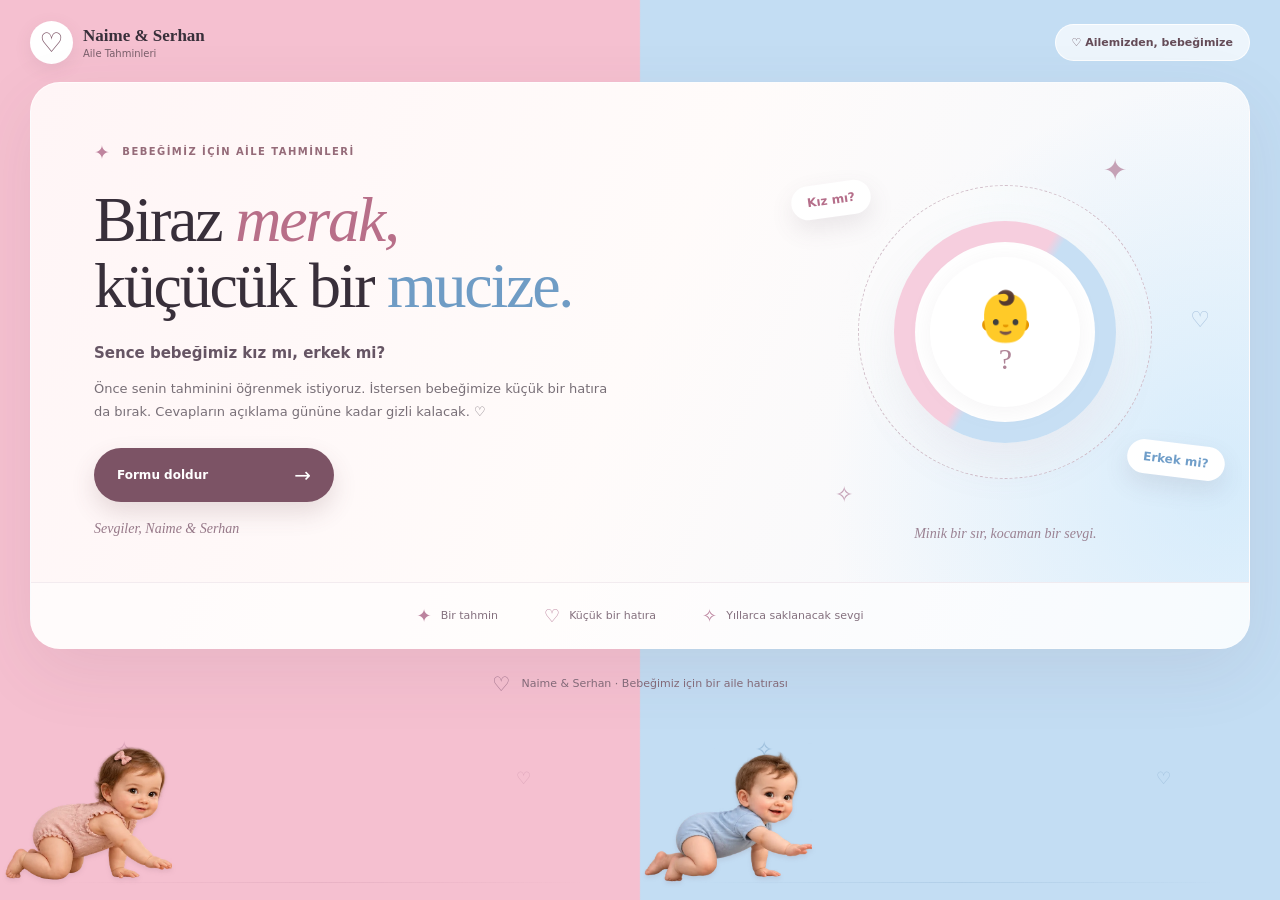
==== commit 67b0b924: "Replace cartoon crawlers with natural baby portraits and four-frame crawling animation" ====
--- a/index.html
+++ b/index.html
@@ -8,8 +8,8 @@
   <title>👶 Bebeğimiz İçin Aile Tahminleri</title>
   <meta name="description" content="Bebeğimiz için aile tahminleri ve küçük hatıralar.">
   <link rel="stylesheet" href="./style.css?v=familytheme2">
-  <link rel="stylesheet" href="./bebekler.css?v=crawl1">
-  <script src="./bebekler.js?v=crawl1" defer></script>
+  <link rel="stylesheet" href="./bebekler.css?v=crawl2">
+  <script src="./bebekler.js?v=crawl2" defer></script>
 </head>
 <body class="family-page">
   <div class="page">
--- a/bebekler.css
+++ b/bebekler.css
@@ -1,34 +1,23 @@
-/* Two quiet, decorative crawlers, each clipped to their own color half. */
+/* Transparent four-frame human baby portraits, confined to their color halves. */
 .baby-background-page{display:flex;flex-direction:column;min-height:100vh}
 .baby-background-page>.page,.baby-background-page>.site-wrap{margin:0 auto;flex-shrink:0}
-.baby-scene{display:grid;grid-template-columns:repeat(2,minmax(0,1fr));height:145px;flex-shrink:0;margin-top:auto;pointer-events:none;user-select:none;overflow:hidden}
-.baby-zone{position:relative;overflow:hidden;--baby-size:140px;--roam-time:23s;--phase:-4s;--crawl-time:.92s;--outfit:#e6a0bd;--seam:#c980a3;--sparkle:#bd829e}
-.baby-boy{--roam-time:27s;--phase:-16s;--crawl-time:1.04s;--outfit:#8ebae0;--seam:#6c9ec7;--sparkle:#739dc2}
+.baby-scene{display:grid;grid-template-columns:repeat(2,minmax(0,1fr));height:174px;flex-shrink:0;margin-top:auto;pointer-events:none;user-select:none;overflow:hidden}
+.baby-zone{position:relative;overflow:hidden;--baby-size:172px;--roam-time:28s;--phase:-4s;--crawl-time:.85s;--sparkle:#bd829e;--sprite:url('./baby-girl-crawl.webp')}
+.baby-boy{--roam-time:31s;--phase:-18s;--crawl-time:.95s;--sparkle:#739dc2;--sprite:url('./baby-boy-crawl.webp')}
 .baby-zone:after{content:"";position:absolute;height:1px;bottom:17px;left:9%;right:9%;background:linear-gradient(90deg,transparent,var(--sparkle),transparent);opacity:.22}
-.baby-traveler{position:absolute;bottom:15px;left:0;width:var(--baby-size);animation:baby-roam var(--roam-time) linear var(--phase) infinite;will-change:transform}
+.baby-traveler{position:absolute;bottom:9px;left:0;width:var(--baby-size);animation:baby-roam var(--roam-time) linear var(--phase) infinite;will-change:transform}
 .baby-facing{animation:baby-turn var(--roam-time) steps(1,end) var(--phase) infinite}
-.baby-drawing{display:block;width:100%;height:auto;overflow:visible}
-.baby-outfit{fill:var(--outfit)}.baby-seam{stroke:var(--seam)}
-.baby-boy .baby-bow,.baby-boy .baby-ponytail{display:none}
-.baby-body{transform-origin:84px 74px;animation:baby-breathe var(--crawl-time) ease-in-out infinite}
-.baby-head{transform-origin:114px 63px;animation:baby-nod var(--crawl-time) ease-in-out infinite}
-.baby-front-arm{transform-origin:111px 67px;animation:baby-arm var(--crawl-time) ease-in-out infinite}
-.baby-back-arm{transform-origin:109px 66px;animation:baby-arm var(--crawl-time) ease-in-out infinite;animation-delay:calc(var(--crawl-time) / -2)}
-.baby-front-leg{transform-origin:71px 80px;animation:baby-knee var(--crawl-time) ease-in-out infinite;animation-delay:calc(var(--crawl-time) / -2)}
-.baby-back-leg{transform-origin:70px 77px;animation:baby-knee var(--crawl-time) ease-in-out infinite}
+.baby-sprite{width:100%;height:calc(var(--baby-size) * .86);background-image:var(--sprite);background-size:400% auto;background-repeat:repeat-x;background-position:0 52%;animation:baby-crawl var(--crawl-time) steps(4,end) infinite;filter:drop-shadow(0 3px 2px rgba(103,69,85,.1))}
 .baby-sparkle{position:absolute;color:var(--sparkle);opacity:.45;font:22px Georgia,serif;pointer-events:none}
 .baby-sparkle-one{left:18%;top:11px}.baby-sparkle-two{right:17%;top:42px;font-size:17px}
 @keyframes baby-roam{0%,100%{transform:translateX(12px)}50%{transform:translateX(calc(50vw - var(--baby-size) - 24px))}}
 @keyframes baby-turn{0%,100%{transform:scaleX(1)}50%{transform:scaleX(-1)}}
-@keyframes baby-breathe{0%,100%{transform:translateY(0) rotate(-1deg)}50%{transform:translateY(-2px) rotate(1deg)}}
-@keyframes baby-nod{0%,100%{transform:translateY(0) rotate(-2deg)}50%{transform:translateY(1px) rotate(1deg)}}
-@keyframes baby-arm{0%,100%{transform:rotate(-6deg)}50%{transform:rotate(9deg)}}
-@keyframes baby-knee{0%,100%{transform:rotate(8deg)}50%{transform:rotate(-9deg)}}
+@keyframes baby-crawl{from{background-position-x:0}to{background-position-x:calc(var(--baby-size) * -4)}}
 @media(max-width:650px){
-  .baby-scene{height:112px}.baby-zone{--baby-size:108px;--roam-time:17s}.baby-boy{--roam-time:20s}
-  .baby-traveler{bottom:12px}.baby-zone:after{bottom:14px}.baby-sparkle-one{top:8px;font-size:18px}.baby-sparkle-two{top:32px;font-size:14px}
+  .baby-scene{height:130px}.baby-zone{--baby-size:126px;--roam-time:21s}.baby-boy{--roam-time:24s}
+  .baby-traveler{bottom:7px}.baby-zone:after{bottom:12px}.baby-sparkle-one{top:8px;font-size:18px}.baby-sparkle-two{top:32px;font-size:14px}
 }
-@media(max-width:360px){.baby-zone{--baby-size:94px}}
+@media(max-width:360px){.baby-zone{--baby-size:108px}}
 @media(prefers-reduced-motion:reduce){
   .baby-scene *{animation:none!important}.baby-traveler{left:calc(50% - var(--baby-size) / 2);transform:none;will-change:auto}
 }
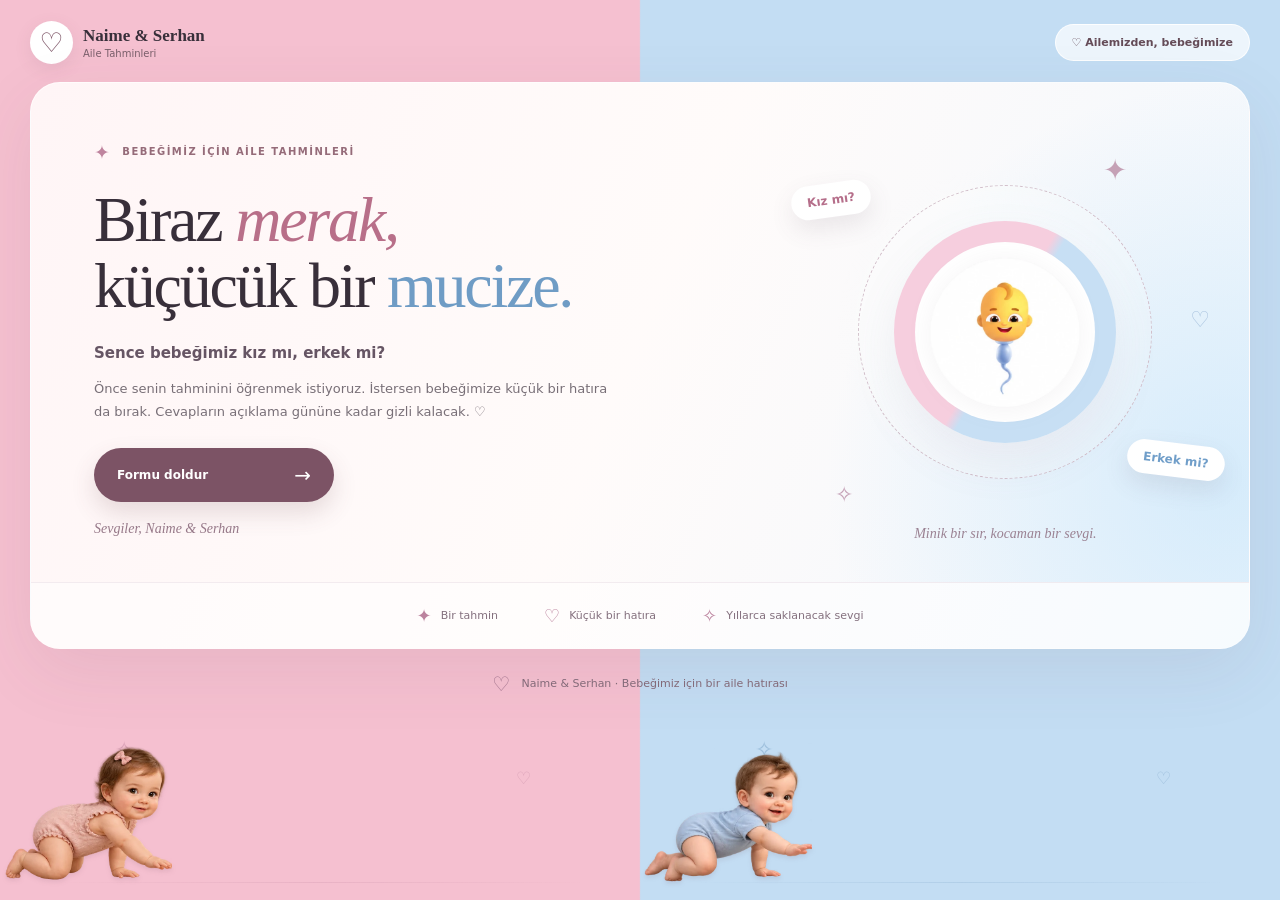
==== commit 8e64a9a2: "Use the supplied baby mascot in the hero circle" ====
--- a/index.html
+++ b/index.html
@@ -7,7 +7,7 @@
   <meta name="theme-color" content="#f5c0d0">
   <title>👶 Bebeğimiz İçin Aile Tahminleri</title>
   <meta name="description" content="Bebeğimiz için aile tahminleri ve küçük hatıralar.">
-  <link rel="stylesheet" href="./style.css?v=familytheme2">
+  <link rel="stylesheet" href="./style.css?v=familytheme5">
   <link rel="stylesheet" href="./bebekler.css?v=crawl2">
   <script src="./bebekler.js?v=crawl2" defer></script>
 </head>
@@ -39,7 +39,7 @@
           </div>
           <div class="hero-visual" aria-hidden="true">
             <span class="decor decor-one">✦</span><span class="decor decor-two">✧</span><span class="decor decor-three">♡</span>
-            <div class="hero-orbit orbit-outer"><div class="hero-orbit orbit-inner"><div class="hero-center"><span>👶</span><strong>?</strong></div></div></div>
+            <div class="hero-orbit orbit-outer"><div class="hero-orbit orbit-inner"><div class="hero-center"><svg class="hero-mascot" viewBox="455 235 420 420" xmlns="http://www.w3.org/2000/svg" focusable="false"><image href="./hero-mascot.webp" width="1410" height="1116"/></svg></div></div></div>
             <span class="hero-chip pink-chip">Kız mı?</span><span class="hero-chip blue-chip">Erkek mi?</span>
             <span class="visual-caption">Minik bir sır, kocaman bir sevgi.</span>
           </div>
@@ -115,7 +115,7 @@
             <div class="section-heading"><div class="section-kicker">
               ♡ Bebeğimize bir hatıra
               <span class="optional-badge">Zorunlu değil</span>
-            </div><h3>Bir gün dönüp bakacağımız…</h3><p class="section-description">Bir fotoğraf, sesin ya da birkaç güzel söz. Hangisi içinden gelirse.</p></div>
+            </div><h3>Bir gün dönüp bakacağımız…</h3><p class="section-description">Bir fotoğraf ya da birkaç güzel söz. Hangisi içinden gelirse.</p></div>
 
             <div class="question optional">
               <span class="number">5</span>
@@ -139,30 +139,7 @@
               </div>
             </div>
 
-            <div class="question optional">
-              <span class="number">6</span>
-              <div class="question-body">
-                <span class="label">Bebeğimize kısa bir video veya sesli mesaj bırakmak ister misin?</span>
-                <p class="helper strong-helper">Video ya da ses dosyası yükle veya kameranı açıp kısa bir video kaydet.</p>
-                <div class="upload-options">
-                  <label for="media-upload" class="upload-action">📁 Video / ses yükle</label>
-                  <button type="button" class="upload-action upload-action-camera" id="open-video-camera">🎬 Video kaydet</button>
-                </div>
-                <input class="visually-hidden" id="media-upload" name="media" type="file" accept="audio/*,video/*">
-                <input id="native-video-input" name="nativeVideo" type="file" accept="video/*" capture="user" hidden>
-                <div class="chosen-preview" id="media-result" hidden>
-                  <video id="media-preview" class="media-preview" controls playsinline preload="metadata" hidden></video>
-                  <audio id="audio-preview" controls preload="metadata" hidden></audio>
-                  <div class="chosen-file-info">
-                    <strong id="media-file-name"></strong>
-                    <button type="button" class="remove-file" id="remove-media">Video / sesi kaldır</button>
-                  </div>
-                </div>
-                <small class="tech-note">İsteğe bağlı · En fazla 20 MB · Kameradan kayıt en fazla 30 saniye.</small>
-              </div>
-            </div>
-
-            <section class="camera-studio" id="camera-studio" hidden aria-label="Kamera ile kayıt">
+            <section class="camera-studio" id="camera-studio" hidden aria-label="Fotoğraf çekme">
               <div class="camera-studio-head">
                 <div>
                   <span class="section-kicker">📸 KAMERA</span>
@@ -172,12 +149,9 @@
               </div>
               <div class="camera-view">
                 <video id="camera-live" autoplay muted playsinline aria-label="Canlı kamera görüntüsü"></video>
-                <span class="record-indicator" id="record-indicator" hidden>● KAYITTA <span id="record-clock">00:00</span></span>
               </div>
               <div class="camera-actions">
                 <button type="button" class="camera-primary" id="capture-photo-btn" hidden>📸 Fotoğrafı çek</button>
-                <button type="button" class="camera-primary" id="start-video-btn" hidden>🔴 Kaydı başlat</button>
-                <button type="button" class="camera-primary recording-button" id="stop-video-btn" hidden>■ Kaydı bitir</button>
                 <button type="button" class="camera-secondary" id="switch-camera-btn">↻ Kamerayı çevir</button>
                 <button type="button" class="camera-secondary" id="native-camera-option">📱 Telefon kamerasını kullan</button>
               </div>
@@ -189,7 +163,7 @@
               <div class="question-body">
                 <span class="label">Kısa bir yazı bırakmak ister misin?</span>
                 <p class="helper strong-helper">
-                  Fotoğraf, video veya sesli mesaj bırakmak istemiyorsan buraya birkaç cümle yazabilirsin.
+                  Bebeğimize buradan birkaç cümle yazabilirsin.
                   Bugünkü hissini, tahminini ya da bebeğimize söylemek istediğin küçük bir şeyi bırakabilirsin. ❤️
                 </p>
                 <textarea class="note-input" name="shortNote" rows="6" maxlength="800" placeholder="Kısa yazını buraya yaz..."></textarea>
@@ -238,6 +212,6 @@
   <iframe id="api-frame" name="api-frame" hidden></iframe>
   <script src="./config.js?v=cloudflare1"></script>
   <script src="./api.js?v=cloudflare1"></script>
-  <script src="./app.js?v=cloudflare1"></script>
+  <script src="./app.js?v=photo-note1"></script>
 </body>
 </html>
--- a/style.css
+++ b/style.css
@@ -120,7 +120,7 @@
 .primary[disabled]{opacity:.55;cursor:not-allowed;transform:none!important}
 
 
-/* Şarta bağlı ilk tahmin ve fotoğraf/video kayıt arayüzü */
+/* Şarta bağlı ilk tahmin ve fotoğraf çekme ve dosya yükleme arayüzü */
 [hidden]{display:none!important}
 .first-guess-question{border-color:rgba(124,85,92,.36)!important;background:linear-gradient(105deg,#fff9fa,#f5f9fe)!important}
 .first-guess-question .choice-list{margin-top:12px}
@@ -146,8 +146,6 @@
   padding:12px;border-radius:15px;border:1px solid #e9dedc;background:#fffaf9
 }
 .photo-preview{display:block;object-fit:cover;max-width:175px;max-height:150px;border-radius:11px}
-.media-preview{display:block;max-width:min(100%,360px);max-height:240px;border-radius:11px;background:#312d34}
-#audio-preview{max-width:100%;width:min(100%,350px)}
 .chosen-file-info{display:flex;flex:1 1 200px;justify-content:space-between;align-items:center;gap:11px;flex-wrap:wrap;min-width:0}
 .chosen-file-info strong{font-size:11px;font-weight:800;overflow-wrap:anywhere}
 .remove-file{
@@ -172,12 +170,6 @@
   display:grid;place-items:center
 }
 .camera-view video{width:100%;max-height:425px;object-fit:contain;display:block;aspect-ratio:16/10}
-.record-indicator{
-  position:absolute;top:12px;left:12px;z-index:2;
-  padding:8px 12px;border-radius:999px;
-  color:#fff;background:rgba(165,24,40,.93);font-size:11px;font-weight:900;
-  box-shadow:0 3px 12px rgba(25,0,0,.2)
-}
 .camera-actions{display:flex;flex-wrap:wrap;gap:9px;align-items:center;margin-top:14px}
 .camera-primary,.camera-secondary{
   min-height:45px;border-radius:999px;border:1px solid #d8c9cf;
@@ -186,8 +178,6 @@
 .camera-primary{background:#80565e;color:#fff;border-color:#80565e}
 .camera-primary:hover{background:#65454f}
 .camera-primary[disabled]{opacity:.6;cursor:wait}
-.recording-button{background:#bd4155;border-color:#bd4155}
-.recording-button:hover{background:#933047}
 .camera-secondary{background:rgba(255,255,255,.95);color:#79515e}
 .camera-secondary:hover{background:#fff4f7}
 .camera-message{font-size:11px;line-height:1.6;color:#795763;margin:12px 0 0;min-height:14px}
@@ -261,7 +251,8 @@
 .family-page .orbit-outer{width:294px;height:294px;border:1px dashed #d2bfca;background:#ffffff33}
 .family-page .orbit-inner{width:222px;height:222px;border:21px solid transparent;background:linear-gradient(white,white) padding-box,linear-gradient(120deg,#f6cede 0 48%,#c7dff4 52% 100%) border-box;box-shadow:0 20px 45px #937a8f1a}
 .family-page .hero-center{width:150px;height:150px;display:flex;flex-direction:column;align-items:center;justify-content:center;border-radius:50%;background:#fff;box-shadow:0 4px 25px #8e848c17}
-.family-page .hero-center span{font-size:49px;line-height:1.1}.family-page .hero-center strong{font:400 30px/1 Georgia,serif;color:#ae8396}
+.family-page .hero-center{overflow:hidden}
+.family-page .hero-mascot{display:block;width:100%;height:100%;flex-shrink:0}
 .family-page .hero-chip{position:absolute;padding:10px 16px;background:#fff;border-radius:99px;font-size:12px;font-weight:800;box-shadow:0 10px 25px #6651621f}
 .family-page .pink-chip{top:20%;left:6%;color:#b56e8a;transform:rotate(-8deg)}
 .family-page .blue-chip{bottom:21%;right:5%;color:#709ec9;transform:rotate(7deg)}
@@ -300,7 +291,7 @@
 .family-page .choice input:focus-visible+span{outline:3px solid #987a9c;outline-offset:3px}
 .family-page .helper{font-size:11px;line-height:1.7}
 .family-page .first-guess-question{background:linear-gradient(105deg,#fff9fa,#f5f9fe);border-color:#e5ccd9}
-.family-page .optional-section{grid-template-columns:repeat(2,minmax(0,1fr));background:linear-gradient(135deg,#fffafc,#f8fbfe)}
+.family-page .optional-section{grid-template-columns:1fr;background:linear-gradient(135deg,#fffafc,#f8fbfe)}
 .family-page .optional-section>.section-heading,.family-page .text-note-option,.family-page .camera-studio{grid-column:1/-1}
 .family-page .optional-badge{background:#f5e9f0;color:#a17b8d;font-size:10px;padding:5px 10px;white-space:nowrap}
 .family-page .question.optional{border-style:solid;background:#ffffffb3}
@@ -342,7 +333,7 @@
   .family-page h1{font-size:clamp(37px,10.5vw,55px);margin:18px 0}
   .family-page .eyebrow{font-size:9px;letter-spacing:.1em}.family-page .intro-copy{text-align:center;margin:18px auto 22px;font-size:12px;line-height:1.8}
   .family-page .intro-copy .intro-question{font-size:13px}.family-page .signature{font-size:13px;margin-top:16px}
-  .family-page .hero-visual{min-height:290px}.family-page .orbit-outer{width:218px;height:218px}.family-page .orbit-inner{width:172px;height:172px;border-width:17px}.family-page .hero-center{width:123px;height:123px}.family-page .hero-center span{font-size:43px}
+  .family-page .hero-visual{min-height:290px}.family-page .orbit-outer{width:218px;height:218px}.family-page .orbit-inner{width:172px;height:172px;border-width:17px}.family-page .hero-center{width:123px;height:123px}
   .family-page .pink-chip{top:16%;left:8%}.family-page .blue-chip{bottom:22%;right:6%}.family-page .decor-one{top:10%;right:18%;font-size:25px}.family-page .decor-two{bottom:15%;left:13%}.family-page .decor-three{right:10%}
   .family-page .visual-caption{bottom:6%;font-size:12px}
   .family-page .keepsake-strip{gap:11px 20px;padding:17px 18px;font-size:10px}.family-page .keepsake-strip span:last-child{width:100%;justify-content:center}
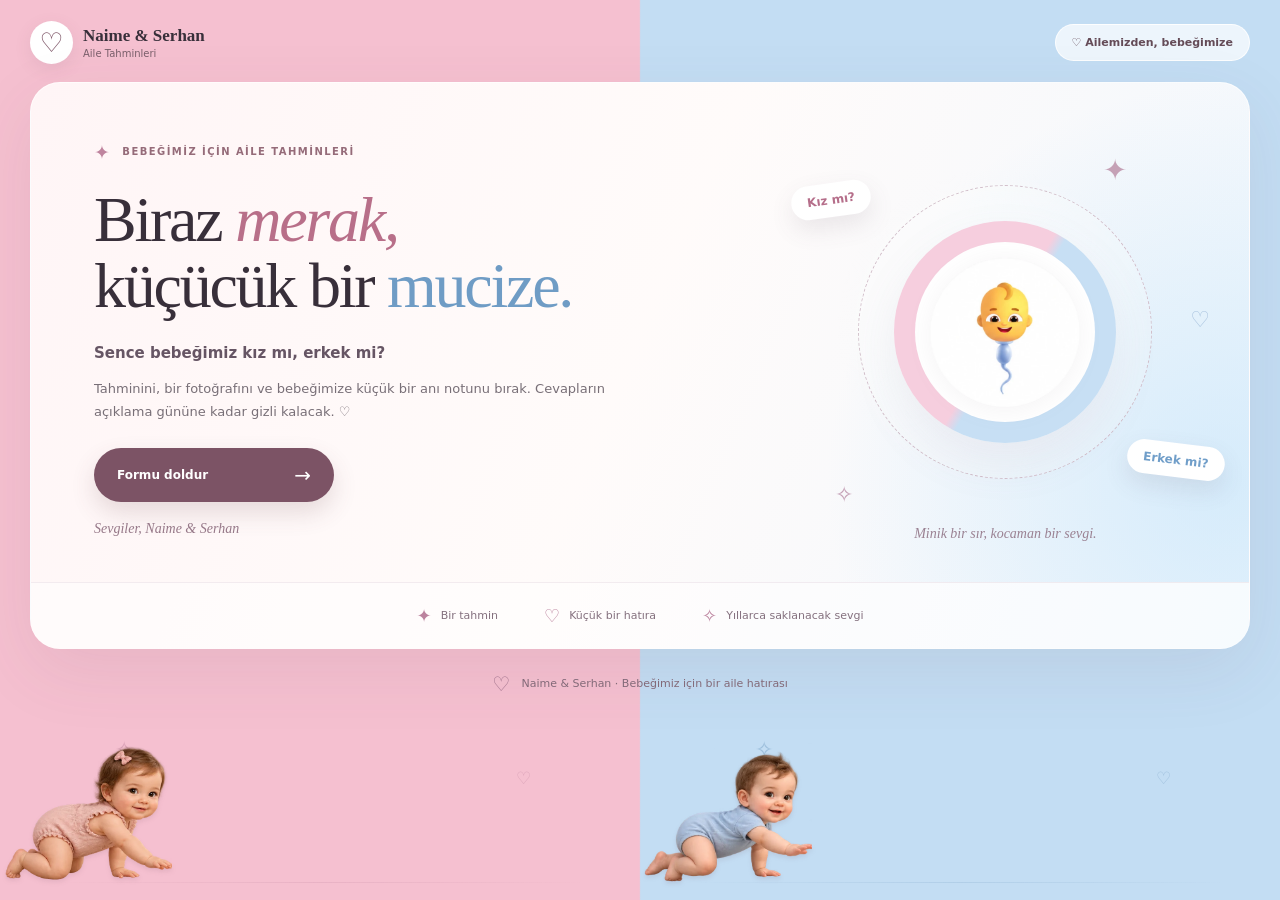
==== commit 009a1d7f: "Require a photo and a nonblank keepsake note for new submissions" ====
--- a/index.html
+++ b/index.html
@@ -7,7 +7,7 @@
   <meta name="theme-color" content="#f5c0d0">
   <title>👶 Bebeğimiz İçin Aile Tahminleri</title>
   <meta name="description" content="Bebeğimiz için aile tahminleri ve küçük hatıralar.">
-  <link rel="stylesheet" href="./style.css?v=familytheme5">
+  <link rel="stylesheet" href="./style.css?v=required-keepsake6">
   <link rel="stylesheet" href="./bebekler.css?v=crawl2">
   <script src="./bebekler.js?v=crawl2" defer></script>
 </head>
@@ -32,7 +32,7 @@
             <h1>Biraz <em>merak,</em><br>küçücük bir <span>mucize.</span></h1>
             <div class="intro-copy">
               <p class="intro-question">Sence bebeğimiz kız mı, erkek mi?</p>
-              <p>Önce senin tahminini öğrenmek istiyoruz. İstersen bebeğimize küçük bir hatıra da bırak. Cevapların açıklama gününe kadar gizli kalacak. ♡</p>
+              <p>Tahminini, bir fotoğrafını ve bebeğimize küçük bir anı notunu bırak. Cevapların açıklama gününe kadar gizli kalacak. ♡</p>
             </div>
             <button class="primary large" type="button" data-action="start">Formu doldur <span aria-hidden="true">→</span></button>
             <p class="signature">Sevgiler, Naime &amp; Serhan</p>
@@ -111,22 +111,22 @@
             </fieldset>
           </section>
 
-          <section class="form-section optional-section">
+          <section class="form-section keepsake-section">
             <div class="section-heading"><div class="section-kicker">
               ♡ Bebeğimize bir hatıra
-              <span class="optional-badge">Zorunlu değil</span>
-            </div><h3>Bir gün dönüp bakacağımız…</h3><p class="section-description">Bir fotoğraf ya da birkaç güzel söz. Hangisi içinden gelirse.</p></div>
-
-            <div class="question optional">
+              <span class="optional-badge">Zorunlu</span>
+            </div><h3>Bir gün dönüp bakacağımız…</h3><p class="section-description">Bir fotoğraf ve birkaç güzel sözle bugünü birlikte saklayalım.</p></div>
+
+            <div class="question required" role="group" aria-label="Fotoğraf (zorunlu)">
               <span class="number">5</span>
               <div class="question-body">
-                <span class="label">Bebeğimize bir fotoğraf bırakmak ister misin?</span>
+                <span class="label">Bebeğimize bir fotoğraf bırak.</span>
                 <p class="helper strong-helper">Fotoğraf yükleyebilir veya kameranı açıp şimdi çekebilirsin. ❤️</p>
                 <div class="upload-options">
                   <label for="photo-upload" class="upload-action">📁 Fotoğraf yükle</label>
                   <button type="button" class="upload-action upload-action-camera" id="open-photo-camera">📷 Fotoğraf çek</button>
                 </div>
-                <input class="visually-hidden" id="photo-upload" name="photo" type="file" accept="image/*">
+                <input class="visually-hidden" id="photo-upload" name="photo" type="file" accept="image/*" aria-required="true" aria-describedby="photo-error">
                 <input id="native-photo-input" name="nativePhoto" type="file" accept="image/*" capture="environment" hidden>
                 <div class="chosen-preview" id="photo-result" hidden>
                   <img class="photo-preview" id="photo-preview" alt="Seçtiğin fotoğrafın önizlemesi">
@@ -135,7 +135,8 @@
                     <button type="button" class="remove-file" id="remove-photo">Fotoğrafı kaldır</button>
                   </div>
                 </div>
-                <small class="tech-note">İsteğe bağlı · En fazla 8 MB · Fotoğraf özel arşive kaydedilir.</small>
+                <p id="photo-error" class="form-status" role="alert"></p>
+                <small class="tech-note">Zorunlu · En fazla 8 MB · Fotoğraf özel arşive kaydedilir.</small>
               </div>
             </div>
 
@@ -158,16 +159,16 @@
               <p class="camera-message" id="camera-message" role="status" aria-live="polite"></p>
             </section>
 
-            <label class="question optional text-note-option">
+            <label class="question required text-note-option">
               <span class="number">✎</span>
               <div class="question-body">
-                <span class="label">Kısa bir yazı bırakmak ister misin?</span>
+                <span class="label">Bebeğimize bir anı notu yaz.</span>
                 <p class="helper strong-helper">
                   Bebeğimize buradan birkaç cümle yazabilirsin.
                   Bugünkü hissini, tahminini ya da bebeğimize söylemek istediğin küçük bir şeyi bırakabilirsin. ❤️
                 </p>
-                <textarea class="note-input" name="shortNote" rows="6" maxlength="800" placeholder="Kısa yazını buraya yaz..."></textarea>
-                <small class="tech-note">İsteğe bağlı.</small>
+                <textarea class="note-input" name="shortNote" required rows="6" maxlength="800" placeholder="Kısa yazını buraya yaz..."></textarea>
+                <small class="tech-note">Zorunlu · En fazla 800 karakter.</small>
               </div>
             </label>
           </section>
@@ -197,11 +198,12 @@
             <span id="success-name"></span>
             <strong id="success-gender"></strong>
             <time id="success-date"></time>
+            <small id="success-receipt" style="overflow-wrap:anywhere"></small>
           </div>
 
           <p class="signature strong-signature">Sevgiler,<br>Naime &amp; Serhan ❤️</p>
 
-          <button class="secondary" type="button" data-action="restart">Başa dön</button>
+          <button class="secondary" type="button" data-action="restart">Başka biri için yeni form</button>
         </div>
       </section>
     </main>
@@ -211,7 +213,7 @@
 
   <iframe id="api-frame" name="api-frame" hidden></iframe>
   <script src="./config.js?v=cloudflare1"></script>
-  <script src="./api.js?v=cloudflare1"></script>
-  <script src="./app.js?v=photo-note1"></script>
+  <script src="./api.js?v=verified-save2"></script>
+  <script src="./app.js?v=required-keepsake3"></script>
 </body>
 </html>
--- a/style.css
+++ b/style.css
@@ -291,12 +291,12 @@
 .family-page .choice input:focus-visible+span{outline:3px solid #987a9c;outline-offset:3px}
 .family-page .helper{font-size:11px;line-height:1.7}
 .family-page .first-guess-question{background:linear-gradient(105deg,#fff9fa,#f5f9fe);border-color:#e5ccd9}
-.family-page .optional-section{grid-template-columns:1fr;background:linear-gradient(135deg,#fffafc,#f8fbfe)}
-.family-page .optional-section>.section-heading,.family-page .text-note-option,.family-page .camera-studio{grid-column:1/-1}
+.family-page .keepsake-section{grid-template-columns:1fr;background:linear-gradient(135deg,#fffafc,#f8fbfe)}
+.family-page .keepsake-section>.section-heading,.family-page .text-note-option,.family-page .camera-studio{grid-column:1/-1}
 .family-page .optional-badge{background:#f5e9f0;color:#a17b8d;font-size:10px;padding:5px 10px;white-space:nowrap}
-.family-page .question.optional{border-style:solid;background:#ffffffb3}
-.family-page .optional-section>.question.optional:not(.text-note-option){grid-template-columns:1fr}
-.family-page .optional-section>.question.optional:not(.text-note-option)>.number{background:#edf3fa;color:#809cbb}
+.family-page .keepsake-section>.question.required{border-style:solid;background:#ffffffb3}
+.family-page .keepsake-section>.question.required:not(.text-note-option){grid-template-columns:1fr}
+.family-page .keepsake-section>.question.required:not(.text-note-option)>.number{background:#edf3fa;color:#809cbb}
 .family-page .upload-options{grid-template-columns:1fr;margin-top:16px}
 .family-page .upload-action{border-color:#e8dce4;min-height:46px;font-size:11px;border-radius:12px}
 .family-page .upload-action-camera{background:linear-gradient(110deg,#fcecf3,#edf5fc);border-color:#e8d7e3;color:#8b6580}
@@ -339,9 +339,9 @@
   .family-page .keepsake-strip{gap:11px 20px;padding:17px 18px;font-size:10px}.family-page .keepsake-strip span:last-child{width:100%;justify-content:center}
   .family-page .form-head{grid-template-columns:1fr;gap:17px;margin-bottom:24px}.family-page .form-head>div{padding-right:0}.family-page .form-head h2{font-size:36px}.family-page .form-head:after{font-size:27px;top:3px;right:8px}.family-page .form-head .back{margin:0}
   .family-page .form-section{padding:20px 15px;border-radius:20px;gap:12px}
-  .family-page .identity-section,.family-page .optional-section{grid-template-columns:1fr}
+  .family-page .identity-section,.family-page .keepsake-section{grid-template-columns:1fr}
   .family-page .section-heading h3{font-size:26px}.family-page .section-description{font-size:11px}.family-page .section-heading{padding-right:16px}.family-page .section-kicker{font-size:9px;letter-spacing:.09em}
-  .family-page .form-section:before{right:16px;top:15px;font-size:25px}.family-page .optional-section:before{display:none}
+  .family-page .form-section:before{right:16px;top:15px;font-size:25px}.family-page .keepsake-section:before{display:none}
   .family-page .question{padding:16px 12px;grid-template-columns:26px minmax(0,1fr);gap:8px}.family-page .number{width:25px;height:25px;font-size:9px}
   .family-page .label,.family-page .question legend{font-size:12px}.family-page .question input[type=text],.family-page .note-input{font-size:16px;padding:12px}
   .family-page .choice-grid.two{grid-template-columns:repeat(2,minmax(0,1fr));gap:9px}.family-page .choice-grid.two .choice span{min-height:65px;font-size:21px;padding:10px 8px}
